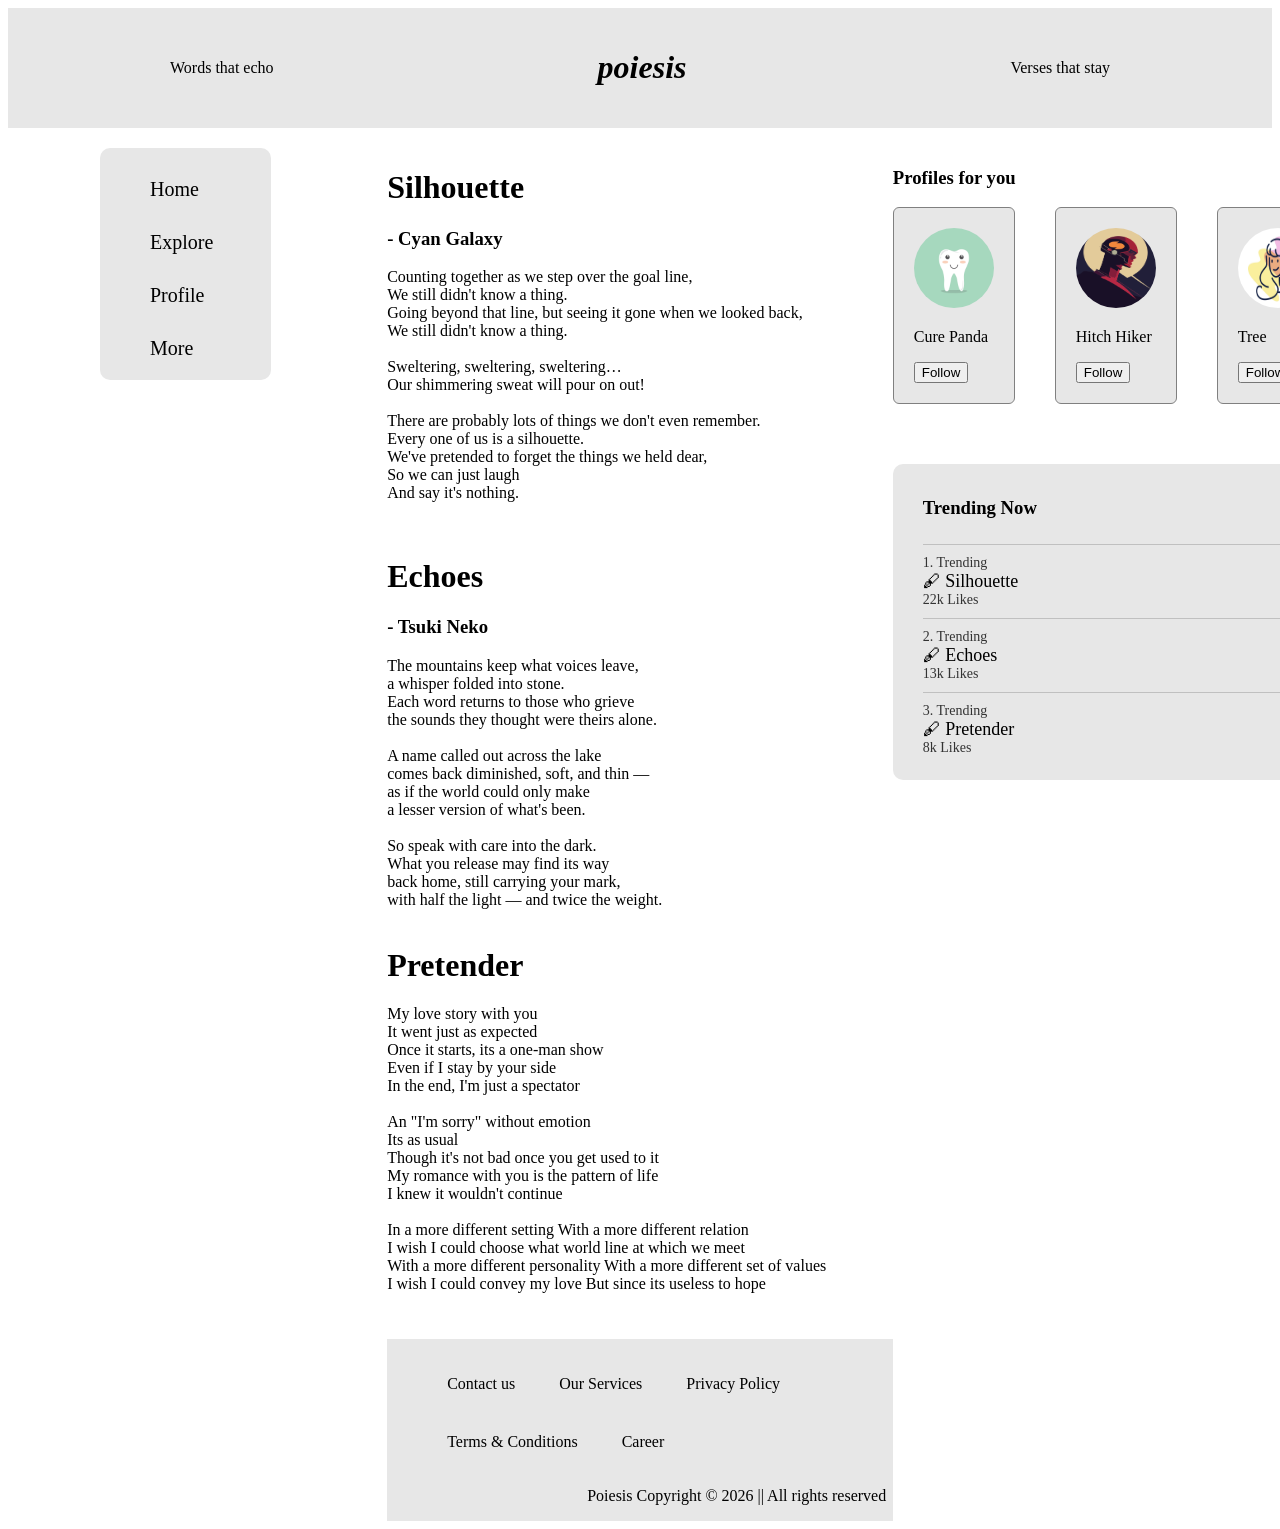
==== task-10/index.html @ ca5731c7 "design home page for multi-section website" ====
<!DOCTYPE html>
<html lang="en">
	<head>
		<link rel="stylesheet" href="index.css" />
	</head>
	
	<body>
		<div class="header"> 
			<p> Words that echo </p>
      <h1 id="brand-name"> <i> poiesis </i> </h1>
			<p> Verses that stay </p>
		</div>

		<div class="page">
			<div class="left-sidebar"> 
        <a href="#"> Home </a>
        <a href="#explore"> Explore </a>
				<a href="#profile"> Profile </a>
				<a href="#more"> More </a>
			</div>

			<div class="main"> 
				<div class="item">
          <h1> Silhouette </h1>
          <h3> - Cyan Galaxy </h3>
          <!-- Preview -->
          <p> 
            Counting together as we step over the goal line,<br>
            We still didn't know a thing.<br>
            Going beyond that line, but seeing it gone when we looked back,<br>
            We still didn't know a thing.<br>
            <br>
            Sweltering, sweltering, sweltering…<br>
            Our shimmering sweat will pour on out!<br>
            <br>
            There are probably lots of things we don't even remember.<br>
            Every one of us is a silhouette.<br>
            We've pretended to forget the things we held dear,<br>
            So we can just laugh<br>
            And say it's nothing.<br>
            <br>
				</div>
				
				<div class="item">
          <h1> Echoes </h1>
          <h3> - Tsuki Neko </h3>
          <p>
            The mountains keep what voices leave,<br>
            a whisper folded into stone.<br>
            Each word returns to those who grieve<br>
            the sounds they thought were theirs alone.<br>
            <br>
            A name called out across the lake<br>
            comes back diminished, soft, and thin —<br>
            as if the world could only make<br>
            a lesser version of what's been.<br>
            <br>
            So speak with care into the dark.<br>
            What you release may find its way<br>
            back home, still carrying your mark,<br>
            with half the light — and twice the weight.
          </p>
        </div>

        <div class="item">
          <h1> Pretender </h1>
          <h3> </h3>
          <p>
            My love story with you<br>
            It went just as expected<br>
            Once it starts, its a one-man show<br>
            Even if I stay by your side<br>
            In the end, I'm just a spectator<br> <br>
            An "I'm sorry" without emotion<br>
            Its as usual<br>
            Though it's not bad once you get used to it<br>
            My romance with you is the pattern of life<br>
            I knew it wouldn't continue<br> <br>
            In a more different setting With a more different relation<br>
            I wish I could choose what world line at which we meet<br>
            With a more different personality With a more different set of values<br>
            I wish I could convey my love But since its useless to hope
          </p>
        </div>
      </div>


			<div class="right-sidebar"> 
				<h3> Profiles for you </h3>
				<div class="suggested-profiles"> 
					<div class="profile-item">
						<img src="./assets/profile1.png">
						<p> Cure Panda </p>
						<button> Follow </button>
					</div>

					<div class="profile-item">
						<img src="./assets/profile2.png">
						<p> Hitch Hiker </p>
						<button> Follow </button>
					</div>

					<div class="profile-item">
						<img src="./assets/profile3.png">
						<p> Tree </p>
						<button> Follow </button>
					</div>
				</div>

				<div class="trending">
					<h3 style="padding-bottom: 6px;"> Trending Now </h3>

					<hr>
					<div class="trending-item"> 
						<p> 1. Trending </p>
						<a href="#" class="tag"> 🖋 Silhouette </a>
						<p> 22k Likes </p>
					</div>

					<hr>
					<div class="trending-item"> 
						<p> 2. Trending </p>
						<a href="#" class="tag"> 🖋 Echoes </a>
						<p> 13k Likes </p>
					</div>

					<hr>
					<div class="trending-item"> 
						<p> 3. Trending </p>
						<a href="#" class="tag"> 🖋 Pretender </a>
						<p> 8k Likes </p>
					</div>
				</div>
			</div>

      <div class="footer" style="background-color: #E7E7E7;"> 
        <div class="footer-row">
          <ul>
            <li><a href="#">Contact us</a></li>
            <li><a href="#">Our Services</a></li>
            <li><a href="#">Privacy Policy</a></li>
            <li><a href="#">Terms & Conditions</a></li>
            <li><a href="#">Career</a></li>
          </ul>
          <p style="margin-left: 200px;"> Poiesis Copyright © 2026 || All rights reserved </p>
        </div>
      </div>

		</div>
	</body>
</html>
---- task-10/index.css ----
.header {grid-area: header;}
.left-sidebar { grid-area: left; }
.main { grid-area: main; }
.right-sidebar { grid-area: right; }

.page {
	display: grid;
	grid-template-columns: 30% 40% 30%;
	grid-template-rows: auto auto 1fr auto;
	grid-template-areas:
		"header header header"
		"left main right"
		"footer footer footer";
}

.header {
	background-color: #E7E7E7;
	padding: 20px 0;
	margin-bottom: 20px;
}

.main {
	display: grid;
	grid-template-rows: auto;
}

.header {
	display: flex;
	flex-direction: row;
	justify-content: space-around;
	align-items: center;
}

.left-sidebar {
	height: 20%;
	width: 45%;
	position: sticky;
	z-index: 1;
	top: 20px;
	left: 100px;
	border-radius: 10px;
	background-color: #E7E7E7;
}

.left-sidebar a {
	text-decoration: none;
	font-size: 20px;
	display: block;
	color: black;
	margin-left: 50px;
	margin-top: 30px;
	gap: 20px;
}

.main .item {
  position: relative;
}

	.right-sidebar {
	position: sticky;
	top: 0;
}

.right-sidebar .suggested-profiles {
	display: flex;
	gap: 40px;
	margin-bottom: 60px;
}

.right-sidebar .suggested-profiles .profile-item {
	padding: 20px;
	border: 0.3px solid grey;
	border-radius: 6px;
	background-color: #E7E7E7;
}

.right-sidebar .suggested-profiles .profile-item img {
	width: 80px;
	height: 80px;
	border-radius: 80px;
}

.right-sidebar .trending {
	background-color: #E7E7E7;
	width: 420px;
	padding: 14px;
	padding-left: 30px;
	border-radius: 10px;
}

.right-sidebar .trending hr {
	border: none;
	border-top: 1px solid #c0c0c0;
	margin: 8px 0;
}

.right-sidebar .trending p {
	color: #333333;
	font-size: 14px;
}

.right-sidebar .trending a.tag {
	color: black;
	font-size: 18px;
	text-decoration: none;
}

.trending-item {
	margin-bottom: 10px;
	margin-top: 10px;
}

.trending-item p { margin: 0; }

.footer {
	grid-area: 3 / -3 / 4 / -2;
	justify-items: center;
	align-items: center;
	margin-top: 30px;
}

.footer .footer-row ul li {
	list-style-type: none;
	display: inline-block;
	padding: 20px;
}

.footer .footer-row ul a {
	text-decoration: none;
	cursor: pointer;
	color: black;
}
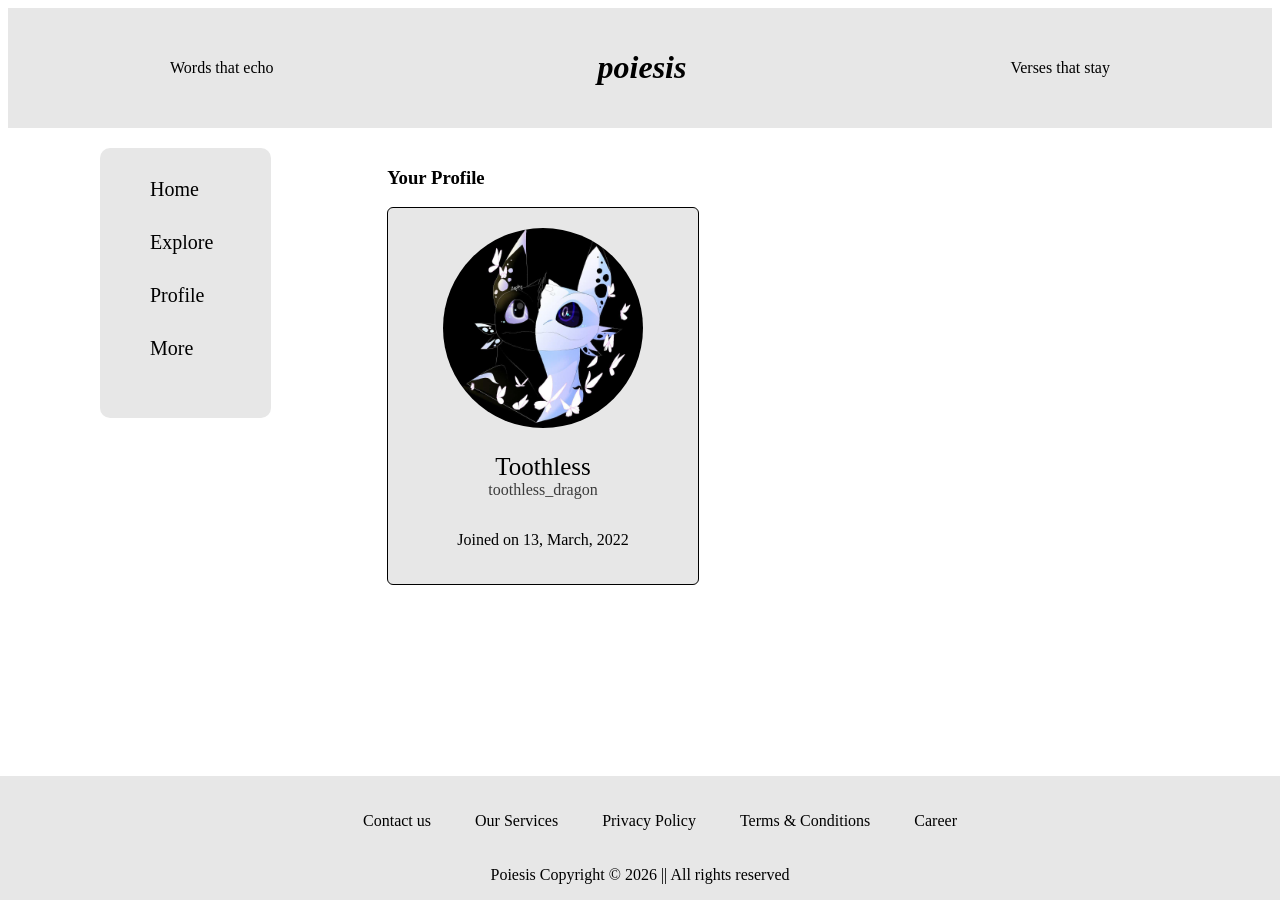
==== commit 1cad0b2c: "design explore and profile section" ====
--- a/task-10/index.html
+++ b/task-10/index.html
@@ -5,21 +5,28 @@
 	</head>
 	
 	<body>
-		<div class="header"> 
-			<p> Words that echo </p>
-      <h1 id="brand-name"> <i> poiesis </i> </h1>
-			<p> Verses that stay </p>
-		</div>
+		
+		<div class="page">
+	    
+      <!-- Header -->
+      <div class="header"> 
+        <p> Words that echo </p>
+        <h1 id="brand-name"> <i> poiesis </i> </h1>
+        <p> Verses that stay </p>
+      </div>
 
-		<div class="page">
-			<div class="left-sidebar"> 
+
+      <!-- Sticky side navigation bar -->
+      <div class="left-sidebar"> 
         <a href="#"> Home </a>
         <a href="#explore"> Explore </a>
 				<a href="#profile"> Profile </a>
 				<a href="#more"> More </a>
 			</div>
 
-			<div class="main"> 
+
+		  <!-- Home Page -->
+      <section id="home" class="main"> 
 				<div class="item">
           <h1> Silhouette </h1>
           <h3> - Cyan Galaxy </h3>
@@ -39,6 +46,7 @@
             So we can just laugh<br>
             And say it's nothing.<br>
             <br>
+          </p>
 				</div>
 				
 				<div class="item">
@@ -64,7 +72,7 @@
 
         <div class="item">
           <h1> Pretender </h1>
-          <h3> </h3>
+          <h3> - HIGH </h3>
           <p>
             My love story with you<br>
             It went just as expected<br>
@@ -82,11 +90,12 @@
             I wish I could convey my love But since its useless to hope
           </p>
         </div>
-      </div>
+      </section>
 
 
-			<div class="right-sidebar"> 
-				<h3> Profiles for you </h3>
+      <!-- Explore Page -->
+			<section id="explore" class="main"> 
+        <h3> Profiles for you </h3>
 				<div class="suggested-profiles"> 
 					<div class="profile-item">
 						<img src="./assets/profile1.png">
@@ -131,9 +140,22 @@
 						<p> 8k Likes </p>
 					</div>
 				</div>
-			</div>
+			</section>
 
-      <div class="footer" style="background-color: #E7E7E7;"> 
+
+      <!-- Profile Page -->
+      <section id="profile" class="main">
+        <h3> Your Profile </h3>
+        <div class="profile-container">
+          <img src="./assets/pfp.jpg" id="pfp" alt="profile picture">
+          <p id="name"> Toothless </p>
+          <p id="username"> toothless_dragon </p>
+          <p id="joined"> Joined on 13, March, 2022 </p>
+        </div>
+      </section>
+      
+
+      <div class="footer">
         <div class="footer-row">
           <ul>
             <li><a href="#">Contact us</a></li>
@@ -142,7 +164,7 @@
             <li><a href="#">Terms & Conditions</a></li>
             <li><a href="#">Career</a></li>
           </ul>
-          <p style="margin-left: 200px;"> Poiesis Copyright © 2026 || All rights reserved </p>
+          <p> Poiesis Copyright © 2026 || All rights reserved </p>
         </div>
       </div>
 
--- a/task-10/index.css
+++ b/task-10/index.css
@@ -1,27 +1,21 @@
 .header {grid-area: header;}
 .left-sidebar { grid-area: left; }
 .main { grid-area: main; }
-.right-sidebar { grid-area: right; }
 
 .page {
 	display: grid;
-	grid-template-columns: 30% 40% 30%;
-	grid-template-rows: auto auto 1fr auto;
+	grid-template-columns: 30% 70%;
+	grid-template-rows: auto auto auto;
 	grid-template-areas:
-		"header header header"
-		"left main right"
-		"footer footer footer";
+		"header header"
+		"left main"
+		"footer footer";
 }
 
 .header {
 	background-color: #E7E7E7;
 	padding: 20px 0;
 	margin-bottom: 20px;
-}
-
-.main {
-	display: grid;
-	grid-template-rows: auto;
 }
 
 .header {
@@ -32,7 +26,7 @@
 }
 
 .left-sidebar {
-	height: 20%;
+	height: 30vh;
 	width: 45%;
 	position: sticky;
 	z-index: 1;
@@ -52,35 +46,33 @@
 	gap: 20px;
 }
 
-.main .item {
-  position: relative;
-}
+.main#home { display: none; }
+.main#explore { display: none; }
+.main#profile { display: block; }
 
-	.right-sidebar {
-	position: sticky;
-	top: 0;
-}
 
-.right-sidebar .suggested-profiles {
+/* Explore page styles */
+
+.main#explore .suggested-profiles {
 	display: flex;
 	gap: 40px;
 	margin-bottom: 60px;
 }
 
-.right-sidebar .suggested-profiles .profile-item {
+.main#explore .suggested-profiles .profile-item {
 	padding: 20px;
 	border: 0.3px solid grey;
 	border-radius: 6px;
 	background-color: #E7E7E7;
 }
 
-.right-sidebar .suggested-profiles .profile-item img {
+.main#explore .suggested-profiles .profile-item img {
 	width: 80px;
 	height: 80px;
 	border-radius: 80px;
 }
 
-.right-sidebar .trending {
+.main#explore .trending {
 	background-color: #E7E7E7;
 	width: 420px;
 	padding: 14px;
@@ -88,35 +80,71 @@
 	border-radius: 10px;
 }
 
-.right-sidebar .trending hr {
+.main#explore .trending hr {
 	border: none;
 	border-top: 1px solid #c0c0c0;
 	margin: 8px 0;
 }
 
-.right-sidebar .trending p {
+.main#explore .trending p {
 	color: #333333;
 	font-size: 14px;
 }
 
-.right-sidebar .trending a.tag {
+.main#explore .trending a.tag {
 	color: black;
 	font-size: 18px;
 	text-decoration: none;
 }
 
-.trending-item {
+.main#explore .trending-item {
 	margin-bottom: 10px;
 	margin-top: 10px;
 }
 
-.trending-item p { margin: 0; }
+.main#explore .trending-item p { margin: 0; }
+
+
+/* Profile Page Styles */
+
+.main#profile .profile-container {
+	width: 35%;
+	height: 85%;
+	display: flex;
+  flex-direction: column;
+  align-items: center;
+	background-color: #E7E7E7;
+	border: 0.3px solid black;
+	border-radius: 6px;
+	padding-top: 20px;
+}
+
+.main#profile #pfp {
+	width: 200px;
+	border-radius: 200px;
+
+}
+
+.main#profile #name {
+	font-size: 25px;
+	font-weight: 500;
+	margin-bottom: 0;
+}
+
+.main#profile #username {
+	margin-top: 0;
+	color: #3B3B3B;
+}
 
 .footer {
-	grid-area: 3 / -3 / 4 / -2;
-	justify-items: center;
-	align-items: center;
-	margin-top: 30px;
+	grid-area: footer;
+	position: fixed;
+	left: 0;
+	bottom: 0;
+	width: 100%;
+	margin-top: 80px;
+	background-color: #E7E7E7;
+	text-align: center;
 }
 
 .footer .footer-row ul li {
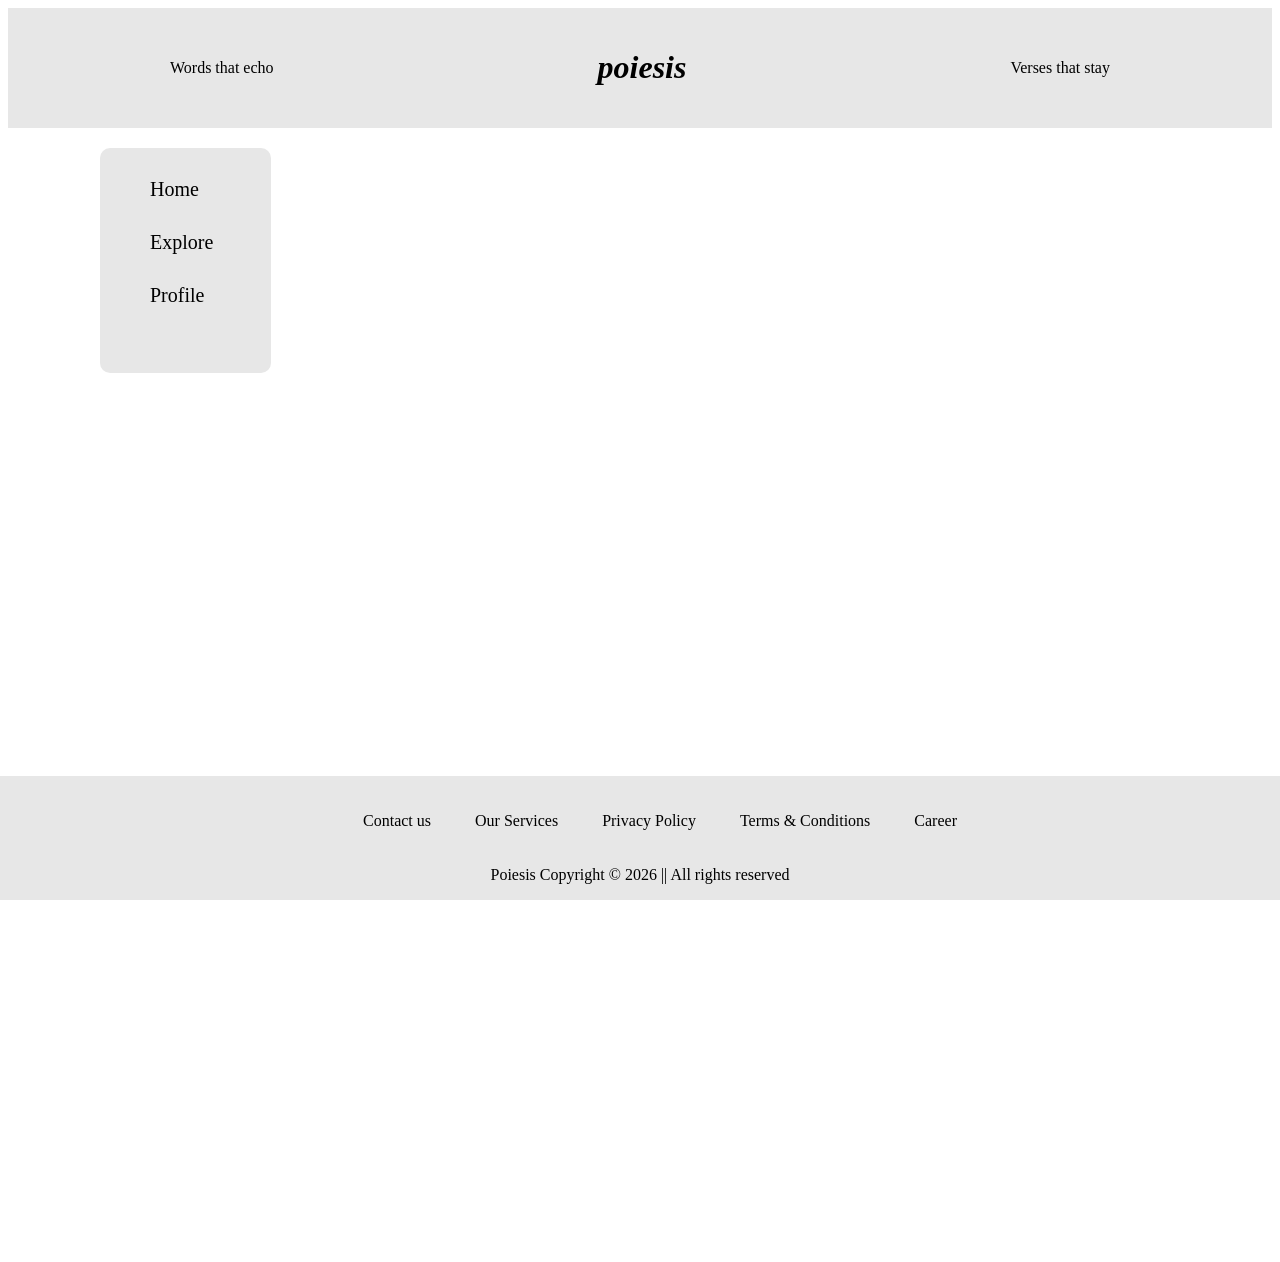
==== commit 716e99be: "minor fixes in task-10" ====
--- a/task-10/index.html
+++ b/task-10/index.html
@@ -18,16 +18,15 @@
 
       <!-- Sticky side navigation bar -->
       <div class="left-sidebar"> 
-        <a href="#"> Home </a>
+        <a href="#home"> Home </a>
         <a href="#explore"> Explore </a>
 				<a href="#profile"> Profile </a>
-				<a href="#more"> More </a>
 			</div>
 
 
 		  <!-- Home Page -->
       <section id="home" class="main"> 
-				<div class="item">
+        <div class="item">
           <h1> Silhouette </h1>
           <h3> - Cyan Galaxy </h3>
           <!-- Preview -->
@@ -95,7 +94,7 @@
 
       <!-- Explore Page -->
 			<section id="explore" class="main"> 
-        <h3> Profiles for you </h3>
+        <h3 style="font-size: 28px;"> Profiles for you </h3>
 				<div class="suggested-profiles"> 
 					<div class="profile-item">
 						<img src="./assets/profile1.png">
@@ -145,7 +144,7 @@
 
       <!-- Profile Page -->
       <section id="profile" class="main">
-        <h3> Your Profile </h3>
+        <h3 style="font-size: 28px;"> Your Profile </h3>
         <div class="profile-container">
           <img src="./assets/pfp.jpg" id="pfp" alt="profile picture">
           <p id="name"> Toothless </p>
--- a/task-10/index.css
+++ b/task-10/index.css
@@ -26,7 +26,7 @@
 }
 
 .left-sidebar {
-	height: 30vh;
+	height: 25vh;
 	width: 45%;
 	position: sticky;
 	z-index: 1;
@@ -46,10 +46,16 @@
 	gap: 20px;
 }
 
-.main#home { display: none; }
-.main#explore { display: none; }
-.main#profile { display: block; }
+.main { 
+	opacity: 0;
+	visibility: hidden;
+	max-height: 0;
+}
 
+.main:target { 
+	opacity: 1;
+	visibility: visible;
+}
 
 /* Explore page styles */
 
@@ -109,7 +115,7 @@
 
 .main#profile .profile-container {
 	width: 35%;
-	height: 85%;
+	height: 40vh;
 	display: flex;
   flex-direction: column;
   align-items: center;
